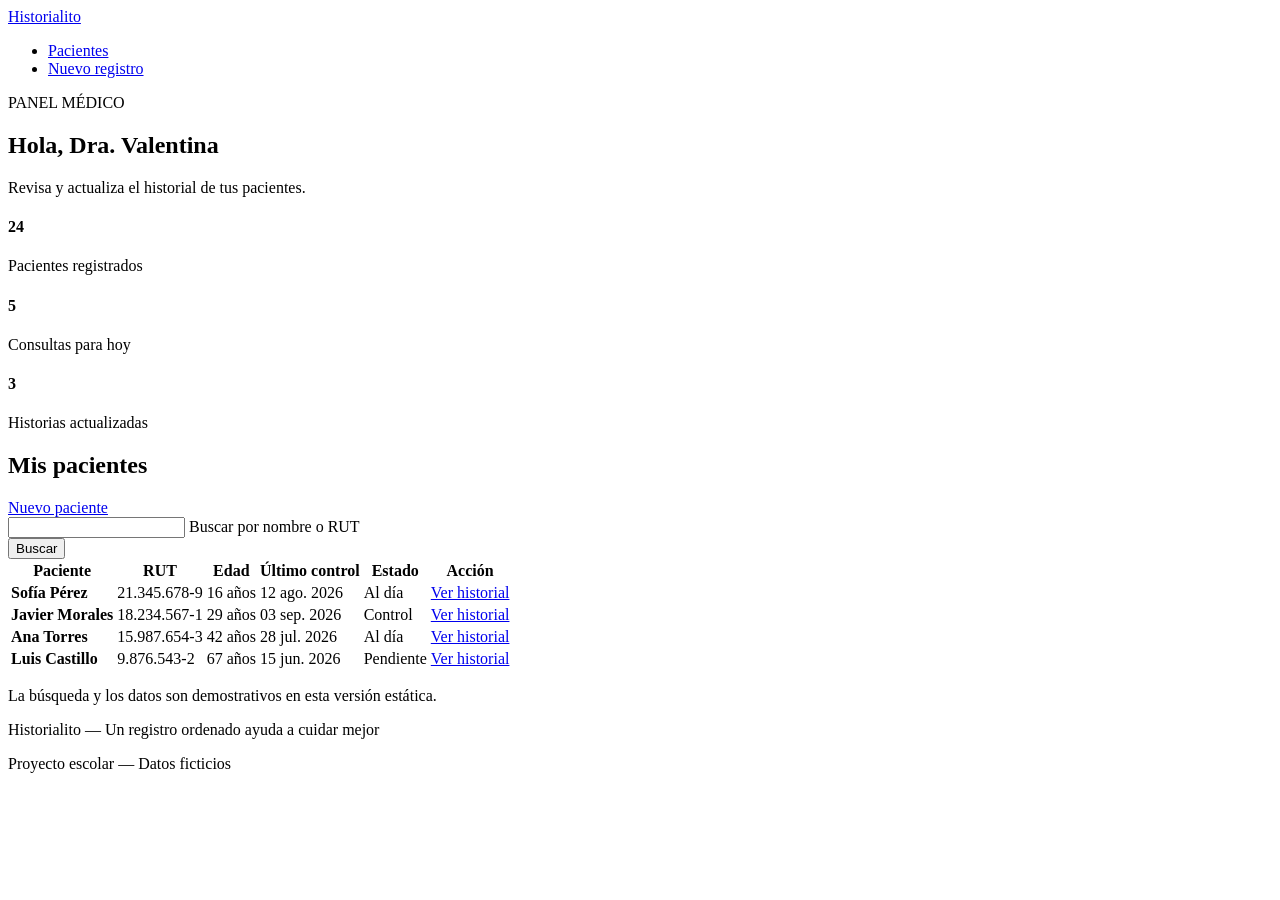
==== index.html @ 1ad8a4e9 "Primera version del historial clinico" ====
<!DOCTYPE html>
<html lang="es">
<head>
  <meta charset="UTF-8">
  <meta name="viewport" content="width=device-width, initial-scale=1.0">
  <meta name="description" content="Panel médico estático para administrar pacientes e historiales clínicos.">
  <title>Historialito | Panel médico</title>
  <link rel="stylesheet" href="css/materialize.css">
</head>
<body class="blue lighten-5">
  <header>
    <nav class="indigo darken-4" aria-label="Navegación principal">
      <div class="nav-wrapper container">
        <a href="index.html" class="brand-logo">Historialito</a>
        <ul class="right">
          <li class="active"><a href="index.html" aria-current="page">Pacientes</a></li>
          <li><a href="registro.html">Nuevo registro</a></li>
        </ul>
      </div>
    </nav>
  </header>

  <main class="container section">
    <section class="section">
      <p class="indigo-text text-darken-4">PANEL MÉDICO</p>
      <h1 class="indigo-text text-darken-4">Hola, Dra. Valentina</h1>
      <p class="flow-text black-text">Revisa y actualiza el historial de tus pacientes.</p>
    </section>

    <section class="row" aria-label="Resumen del día">
      <div class="col s12 m4">
        <article class="card-panel blue lighten-2 center-align">
          <h4 class="indigo-text text-darken-4">24</h4>
          <p>Pacientes registrados</p>
        </article>
      </div>
      <div class="col s12 m4">
        <article class="card-panel white center-align">
          <h4 class="indigo-text text-darken-4">5</h4>
          <p>Consultas para hoy</p>
        </article>
      </div>
      <div class="col s12 m4">
        <article class="card-panel blue lighten-2 center-align">
          <h4 class="indigo-text text-darken-4">3</h4>
          <p>Historias actualizadas</p>
        </article>
      </div>
    </section>

    <section class="section" aria-labelledby="pacientes-titulo">
      <div class="row valign-wrapper">
        <div class="col s7 m9">
          <h2 id="pacientes-titulo" class="indigo-text text-darken-4">Mis pacientes</h2>
        </div>
        <div class="col s5 m3 right-align">
          <a class="btn blue lighten-2 black-text" href="registro.html">Nuevo paciente</a>
        </div>
      </div>

      <form class="card-panel" action="index.html" method="get">
        <div class="row valign-wrapper">
          <div class="input-field col s8 m10">
            <input id="buscar" name="buscar" type="search">
            <label for="buscar">Buscar por nombre o RUT</label>
          </div>
          <div class="col s4 m2">
            <button class="btn indigo darken-4 white-text" type="submit">Buscar</button>
          </div>
        </div>
      </form>

      <div class="card-panel white">
        <table class="highlight responsive-table">
          <thead>
            <tr>
              <th>Paciente</th>
              <th>RUT</th>
              <th>Edad</th>
              <th>Último control</th>
              <th>Estado</th>
              <th>Acción</th>
            </tr>
          </thead>
          <tbody>
            <tr>
              <td><strong>Sofía Pérez</strong></td>
              <td>21.345.678-9</td>
              <td>16 años</td>
              <td>12 ago. 2026</td>
              <td><span class="new badge blue lighten-2 black-text" data-badge-caption="">Al día</span></td>
              <td><a class="indigo-text text-darken-4" href="historial.html">Ver historial</a></td>
            </tr>
            <tr>
              <td><strong>Javier Morales</strong></td>
              <td>18.234.567-1</td>
              <td>29 años</td>
              <td>03 sep. 2026</td>
              <td><span class="new badge indigo darken-4 white-text" data-badge-caption="">Control</span></td>
              <td><a class="indigo-text text-darken-4" href="historial.html">Ver historial</a></td>
            </tr>
            <tr>
              <td><strong>Ana Torres</strong></td>
              <td>15.987.654-3</td>
              <td>42 años</td>
              <td>28 jul. 2026</td>
              <td><span class="new badge blue lighten-2 black-text" data-badge-caption="">Al día</span></td>
              <td><a class="indigo-text text-darken-4" href="historial.html">Ver historial</a></td>
            </tr>
            <tr>
              <td><strong>Luis Castillo</strong></td>
              <td>9.876.543-2</td>
              <td>67 años</td>
              <td>15 jun. 2026</td>
              <td><span class="new badge indigo darken-4 white-text" data-badge-caption="">Pendiente</span></td>
              <td><a class="indigo-text text-darken-4" href="historial.html">Ver historial</a></td>
            </tr>
          </tbody>
        </table>
      </div>
      <p class="black-text">La búsqueda y los datos son demostrativos en esta versión estática.</p>
    </section>
  </main>

  <footer class="page-footer indigo darken-4 white-text">
    <div class="container"><p>Historialito — Un registro ordenado ayuda a cuidar mejor</p></div>
    <div class="footer-copyright"><div class="container">Proyecto escolar — Datos ficticios</div></div>
  </footer>
</body>
</html>
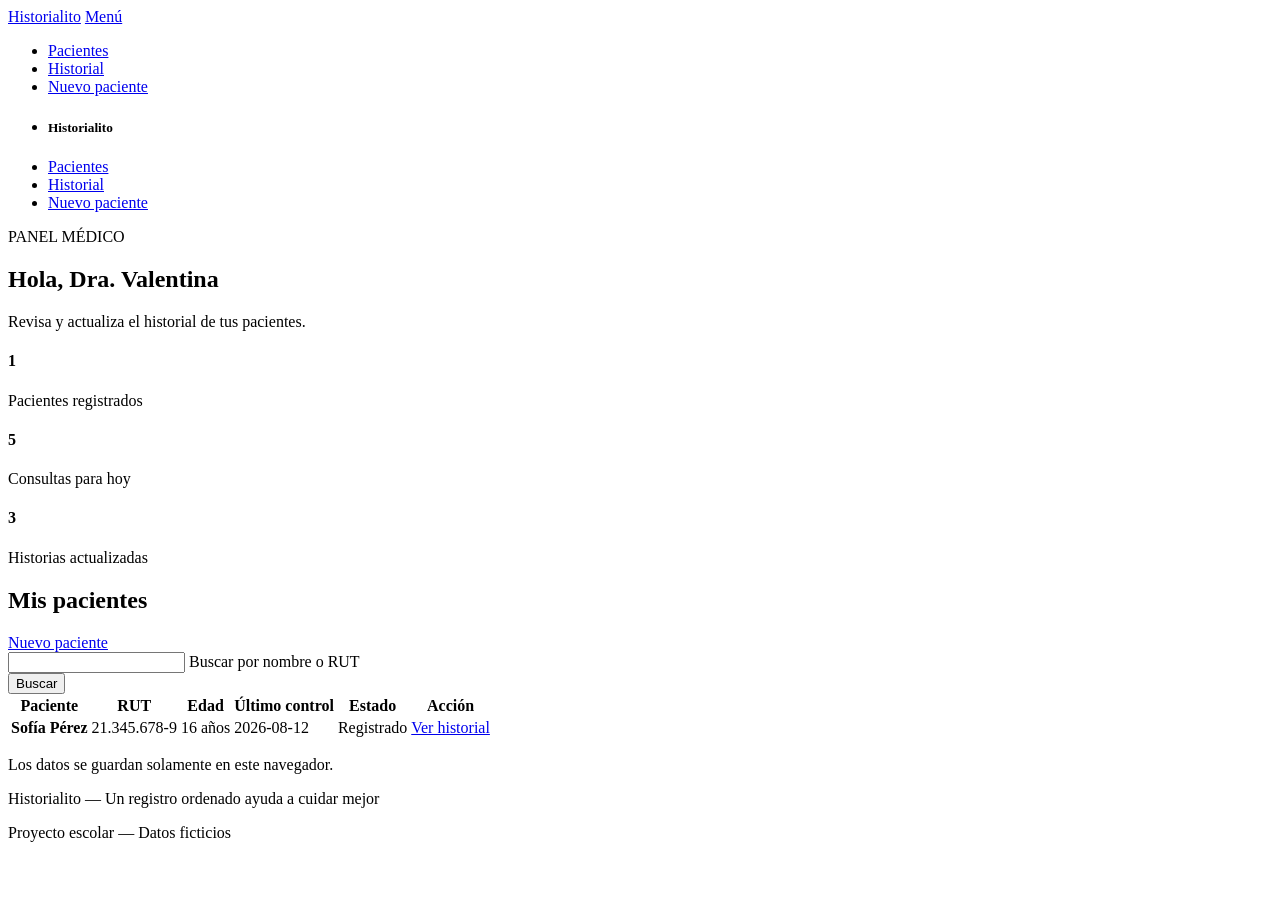
==== commit 78af8f04: "de estatica a dinamica" ====
--- a/index.html
+++ b/index.html
@@ -12,12 +12,20 @@
     <nav class="indigo darken-4" aria-label="Navegación principal">
       <div class="nav-wrapper container">
         <a href="index.html" class="brand-logo">Historialito</a>
-        <ul class="right">
+        <a href="#" data-target="menu-movil" class="sidenav-trigger white-text">Menú</a>
+        <ul class="right hide-on-med-and-down">
           <li class="active"><a href="index.html" aria-current="page">Pacientes</a></li>
-          <li><a href="registro.html">Nuevo registro</a></li>
+          <li><a href="historial.html">Historial</a></li>
+          <li><a href="registro.html">Nuevo paciente</a></li>
         </ul>
       </div>
     </nav>
+    <ul class="sidenav white" id="menu-movil">
+      <li class="blue lighten-2 center-align"><h5 class="indigo-text text-darken-4">Historialito</h5></li>
+      <li class="active"><a class="indigo-text text-darken-4" href="index.html">Pacientes</a></li>
+      <li><a class="indigo-text text-darken-4" href="historial.html">Historial</a></li>
+      <li><a class="indigo-text text-darken-4" href="registro.html">Nuevo paciente</a></li>
+    </ul>
   </header>
 
   <main class="container section">
@@ -30,7 +38,7 @@
     <section class="row" aria-label="Resumen del día">
       <div class="col s12 m4">
         <article class="card-panel blue lighten-2 center-align">
-          <h4 class="indigo-text text-darken-4">24</h4>
+          <h4 id="total-pacientes" class="indigo-text text-darken-4">0</h4>
           <p>Pacientes registrados</p>
         </article>
       </div>
@@ -58,7 +66,7 @@
         </div>
       </div>
 
-      <form class="card-panel" action="index.html" method="get">
+      <form id="form-buscar" class="card-panel" action="index.html" method="get">
         <div class="row valign-wrapper">
           <div class="input-field col s8 m10">
             <input id="buscar" name="buscar" type="search">
@@ -82,7 +90,7 @@
               <th>Acción</th>
             </tr>
           </thead>
-          <tbody>
+          <tbody id="lista-pacientes">
             <tr>
               <td><strong>Sofía Pérez</strong></td>
               <td>21.345.678-9</td>
@@ -118,7 +126,7 @@
           </tbody>
         </table>
       </div>
-      <p class="black-text">La búsqueda y los datos son demostrativos en esta versión estática.</p>
+      <p class="black-text">Los datos se guardan solamente en este navegador.</p>
     </section>
   </main>
 
@@ -126,5 +134,7 @@
     <div class="container"><p>Historialito — Un registro ordenado ayuda a cuidar mejor</p></div>
     <div class="footer-copyright"><div class="container">Proyecto escolar — Datos ficticios</div></div>
   </footer>
+  <script src="https://cdnjs.cloudflare.com/ajax/libs/materialize/1.0.0/js/materialize.min.js"></script>
+  <script src="js/app.js"></script>
 </body>
 </html>
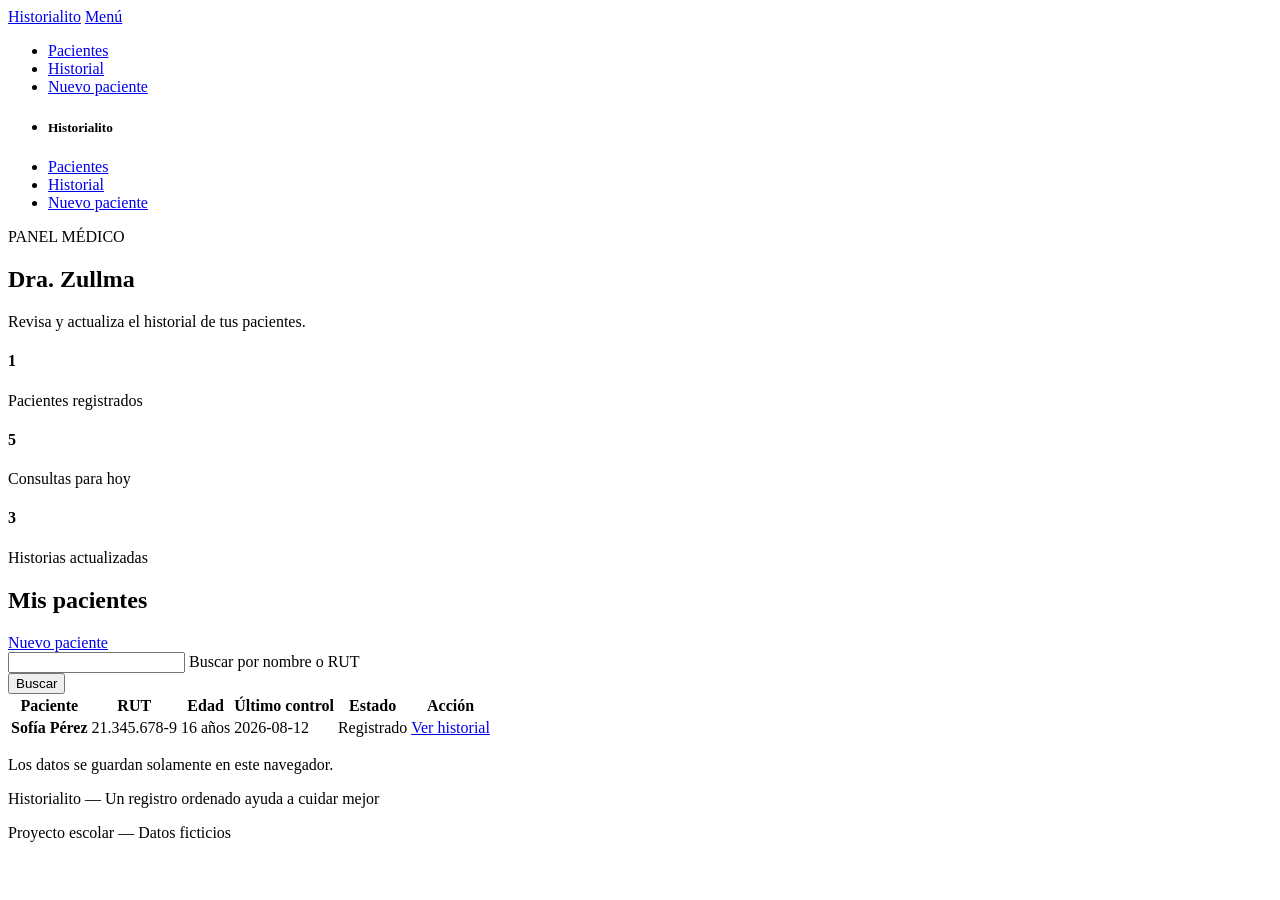
==== commit 56855fb8: "https://github.com/monserrat27f2009-cloud/historialito.git" ====
--- a/index.html
+++ b/index.html
@@ -1,140 +1,149 @@
 <!DOCTYPE html>
 <html lang="es">
+
 <head>
-  <meta charset="UTF-8">
-  <meta name="viewport" content="width=device-width, initial-scale=1.0">
-  <meta name="description" content="Panel médico estático para administrar pacientes e historiales clínicos.">
-  <title>Historialito | Panel médico</title>
-  <link rel="stylesheet" href="css/materialize.css">
+    <meta charset="UTF-8">
+    <meta name="viewport" content="width=device-width, initial-scale=1.0">
+    <meta name="description" content="Panel médico estático para administrar pacientes e historiales clínicos.">
+    <title>Historialito | Panel médico</title>
+    <link rel="stylesheet" href="css/materialize.css">
 </head>
+
 <body class="blue lighten-5">
-  <header>
-    <nav class="indigo darken-4" aria-label="Navegación principal">
-      <div class="nav-wrapper container">
-        <a href="index.html" class="brand-logo">Historialito</a>
-        <a href="#" data-target="menu-movil" class="sidenav-trigger white-text">Menú</a>
-        <ul class="right hide-on-med-and-down">
-          <li class="active"><a href="index.html" aria-current="page">Pacientes</a></li>
-          <li><a href="historial.html">Historial</a></li>
-          <li><a href="registro.html">Nuevo paciente</a></li>
+    <header>
+        <nav class="indigo darken-4" aria-label="Navegación principal">
+            <div class="nav-wrapper container">
+                <a href="index.html" class="brand-logo">Historialito</a>
+                <a href="#" data-target="menu-movil" class="sidenav-trigger white-text">Menú</a>
+                <ul class="right hide-on-med-and-down">
+                    <li class="active"><a href="index.html" aria-current="page">Pacientes</a></li>
+                    <li><a href="historial.html">Historial</a></li>
+                    <li><a href="registro.html">Nuevo paciente</a></li>
+                </ul>
+            </div>
+        </nav>
+        <ul class="sidenav white" id="menu-movil">
+            <li class="blue lighten-2 center-align">
+                <h5 class="indigo-text text-darken-4">Historialito</h5>
+            </li>
+            <li class="active"><a class="indigo-text text-darken-4" href="index.html">Pacientes</a></li>
+            <li><a class="indigo-text text-darken-4" href="historial.html">Historial</a></li>
+            <li><a class="indigo-text text-darken-4" href="registro.html">Nuevo paciente</a></li>
         </ul>
-      </div>
-    </nav>
-    <ul class="sidenav white" id="menu-movil">
-      <li class="blue lighten-2 center-align"><h5 class="indigo-text text-darken-4">Historialito</h5></li>
-      <li class="active"><a class="indigo-text text-darken-4" href="index.html">Pacientes</a></li>
-      <li><a class="indigo-text text-darken-4" href="historial.html">Historial</a></li>
-      <li><a class="indigo-text text-darken-4" href="registro.html">Nuevo paciente</a></li>
-    </ul>
-  </header>
+    </header>
 
-  <main class="container section">
-    <section class="section">
-      <p class="indigo-text text-darken-4">PANEL MÉDICO</p>
-      <h1 class="indigo-text text-darken-4">Hola, Dra. Valentina</h1>
-      <p class="flow-text black-text">Revisa y actualiza el historial de tus pacientes.</p>
-    </section>
+    <main class="container section">
+        <section class="section">
+            <p class="indigo-text text-darken-4">PANEL MÉDICO</p>
+            <h1 class="red-text text-darken-4">Dra. Zullma</h1>
+            <p class="flow-text black-text">Revisa y actualiza el historial de tus pacientes.</p>
+        </section>
 
-    <section class="row" aria-label="Resumen del día">
-      <div class="col s12 m4">
-        <article class="card-panel blue lighten-2 center-align">
-          <h4 id="total-pacientes" class="indigo-text text-darken-4">0</h4>
-          <p>Pacientes registrados</p>
-        </article>
-      </div>
-      <div class="col s12 m4">
-        <article class="card-panel white center-align">
-          <h4 class="indigo-text text-darken-4">5</h4>
-          <p>Consultas para hoy</p>
-        </article>
-      </div>
-      <div class="col s12 m4">
-        <article class="card-panel blue lighten-2 center-align">
-          <h4 class="indigo-text text-darken-4">3</h4>
-          <p>Historias actualizadas</p>
-        </article>
-      </div>
-    </section>
+        <section class="row" aria-label="Resumen del día">
+            <div class="col s12 m4">
+                <article class="card-panel blue lighten-2 center-align">
+                    <h4 id="total-pacientes" class="indigo-text text-darken-4">0</h4>
+                    <p>Pacientes registrados</p>
+                </article>
+            </div>
+            <div class="col s12 m4">
+                <article class="card-panel white center-align">
+                    <h4 class="indigo-text text-darken-4">5</h4>
+                    <p>Consultas para hoy</p>
+                </article>
+            </div>
+            <div class="col s12 m4">
+                <article class="card-panel blue lighten-2 center-align">
+                    <h4 class="indigo-text text-darken-4">3</h4>
+                    <p>Historias actualizadas</p>
+                </article>
+            </div>
+        </section>
 
-    <section class="section" aria-labelledby="pacientes-titulo">
-      <div class="row valign-wrapper">
-        <div class="col s7 m9">
-          <h2 id="pacientes-titulo" class="indigo-text text-darken-4">Mis pacientes</h2>
+        <section class="section" aria-labelledby="pacientes-titulo">
+            <div class="row valign-wrapper">
+                <div class="col s7 m9">
+                    <h2 id="pacientes-titulo" class="indigo-text text-darken-4">Mis pacientes</h2>
+                </div>
+                <div class="col s5 m3 right-align">
+                    <a class="btn blue lighten-2 black-text" href="registro.html">Nuevo paciente</a>
+                </div>
+            </div>
+
+            <form id="form-buscar" class="card-panel" action="index.html" method="get">
+                <div class="row valign-wrapper">
+                    <div class="input-field col s8 m10">
+                        <input id="buscar" name="buscar" type="search">
+                        <label for="buscar">Buscar por nombre o RUT</label>
+                    </div>
+                    <div class="col s4 m2">
+                        <button class="btn indigo darken-4 white-text" type="submit">Buscar</button>
+                    </div>
+                </div>
+            </form>
+
+            <div class="card-panel white">
+                <table class="highlight responsive-table">
+                    <thead>
+                        <tr>
+                            <th>Paciente</th>
+                            <th>RUT</th>
+                            <th>Edad</th>
+                            <th>Último control</th>
+                            <th>Estado</th>
+                            <th>Acción</th>
+                        </tr>
+                    </thead>
+                    <tbody id="lista-pacientes">
+                        <tr>
+                            <td><strong>Sofía Pérez</strong></td>
+                            <td>21.345.678-9</td>
+                            <td>16 años</td>
+                            <td>12 ago. 2026</td>
+                            <td><span class="new badge blue lighten-2 black-text" data-badge-caption="">Al día</span></td>
+                            <td><a class="indigo-text text-darken-4" href="historial.html">Ver historial</a></td>
+                        </tr>
+                        <tr>
+                            <td><strong>Javier Morales</strong></td>
+                            <td>18.234.567-1</td>
+                            <td>29 años</td>
+                            <td>03 sep. 2026</td>
+                            <td><span class="new badge indigo darken-4 white-text" data-badge-caption="">Control</span></td>
+                            <td><a class="indigo-text text-darken-4" href="historial.html">Ver historial</a></td>
+                        </tr>
+                        <tr>
+                            <td><strong>Ana Torres</strong></td>
+                            <td>15.987.654-3</td>
+                            <td>42 años</td>
+                            <td>28 jul. 2026</td>
+                            <td><span class="new badge blue lighten-2 black-text" data-badge-caption="">Al día</span></td>
+                            <td><a class="indigo-text text-darken-4" href="historial.html">Ver historial</a></td>
+                        </tr>
+                        <tr>
+                            <td><strong>Luis Castillo</strong></td>
+                            <td>9.876.543-2</td>
+                            <td>67 años</td>
+                            <td>15 jun. 2026</td>
+                            <td><span class="new badge indigo darken-4 white-text" data-badge-caption="">Pendiente</span></td>
+                            <td><a class="indigo-text text-darken-4" href="historial.html">Ver historial</a></td>
+                        </tr>
+                    </tbody>
+                </table>
+            </div>
+            <p class="black-text">Los datos se guardan solamente en este navegador.</p>
+        </section>
+    </main>
+
+    <footer class="page-footer pink white-text">
+        <div class="container">
+            <p>Historialito — Un registro ordenado ayuda a cuidar mejor</p>
         </div>
-        <div class="col s5 m3 right-align">
-          <a class="btn blue lighten-2 black-text" href="registro.html">Nuevo paciente</a>
+        <div class="footer-copyright">
+            <div class="container">Proyecto escolar — Datos ficticios</div>
         </div>
-      </div>
+    </footer>
+    <script src="https://cdnjs.cloudflare.com/ajax/libs/materialize/1.0.0/js/materialize.min.js"></script>
+    <script src="js/app.js"></script>
+</body>
 
-      <form id="form-buscar" class="card-panel" action="index.html" method="get">
-        <div class="row valign-wrapper">
-          <div class="input-field col s8 m10">
-            <input id="buscar" name="buscar" type="search">
-            <label for="buscar">Buscar por nombre o RUT</label>
-          </div>
-          <div class="col s4 m2">
-            <button class="btn indigo darken-4 white-text" type="submit">Buscar</button>
-          </div>
-        </div>
-      </form>
-
-      <div class="card-panel white">
-        <table class="highlight responsive-table">
-          <thead>
-            <tr>
-              <th>Paciente</th>
-              <th>RUT</th>
-              <th>Edad</th>
-              <th>Último control</th>
-              <th>Estado</th>
-              <th>Acción</th>
-            </tr>
-          </thead>
-          <tbody id="lista-pacientes">
-            <tr>
-              <td><strong>Sofía Pérez</strong></td>
-              <td>21.345.678-9</td>
-              <td>16 años</td>
-              <td>12 ago. 2026</td>
-              <td><span class="new badge blue lighten-2 black-text" data-badge-caption="">Al día</span></td>
-              <td><a class="indigo-text text-darken-4" href="historial.html">Ver historial</a></td>
-            </tr>
-            <tr>
-              <td><strong>Javier Morales</strong></td>
-              <td>18.234.567-1</td>
-              <td>29 años</td>
-              <td>03 sep. 2026</td>
-              <td><span class="new badge indigo darken-4 white-text" data-badge-caption="">Control</span></td>
-              <td><a class="indigo-text text-darken-4" href="historial.html">Ver historial</a></td>
-            </tr>
-            <tr>
-              <td><strong>Ana Torres</strong></td>
-              <td>15.987.654-3</td>
-              <td>42 años</td>
-              <td>28 jul. 2026</td>
-              <td><span class="new badge blue lighten-2 black-text" data-badge-caption="">Al día</span></td>
-              <td><a class="indigo-text text-darken-4" href="historial.html">Ver historial</a></td>
-            </tr>
-            <tr>
-              <td><strong>Luis Castillo</strong></td>
-              <td>9.876.543-2</td>
-              <td>67 años</td>
-              <td>15 jun. 2026</td>
-              <td><span class="new badge indigo darken-4 white-text" data-badge-caption="">Pendiente</span></td>
-              <td><a class="indigo-text text-darken-4" href="historial.html">Ver historial</a></td>
-            </tr>
-          </tbody>
-        </table>
-      </div>
-      <p class="black-text">Los datos se guardan solamente en este navegador.</p>
-    </section>
-  </main>
-
-  <footer class="page-footer indigo darken-4 white-text">
-    <div class="container"><p>Historialito — Un registro ordenado ayuda a cuidar mejor</p></div>
-    <div class="footer-copyright"><div class="container">Proyecto escolar — Datos ficticios</div></div>
-  </footer>
-  <script src="https://cdnjs.cloudflare.com/ajax/libs/materialize/1.0.0/js/materialize.min.js"></script>
-  <script src="js/app.js"></script>
-</body>
-</html>
+</html>
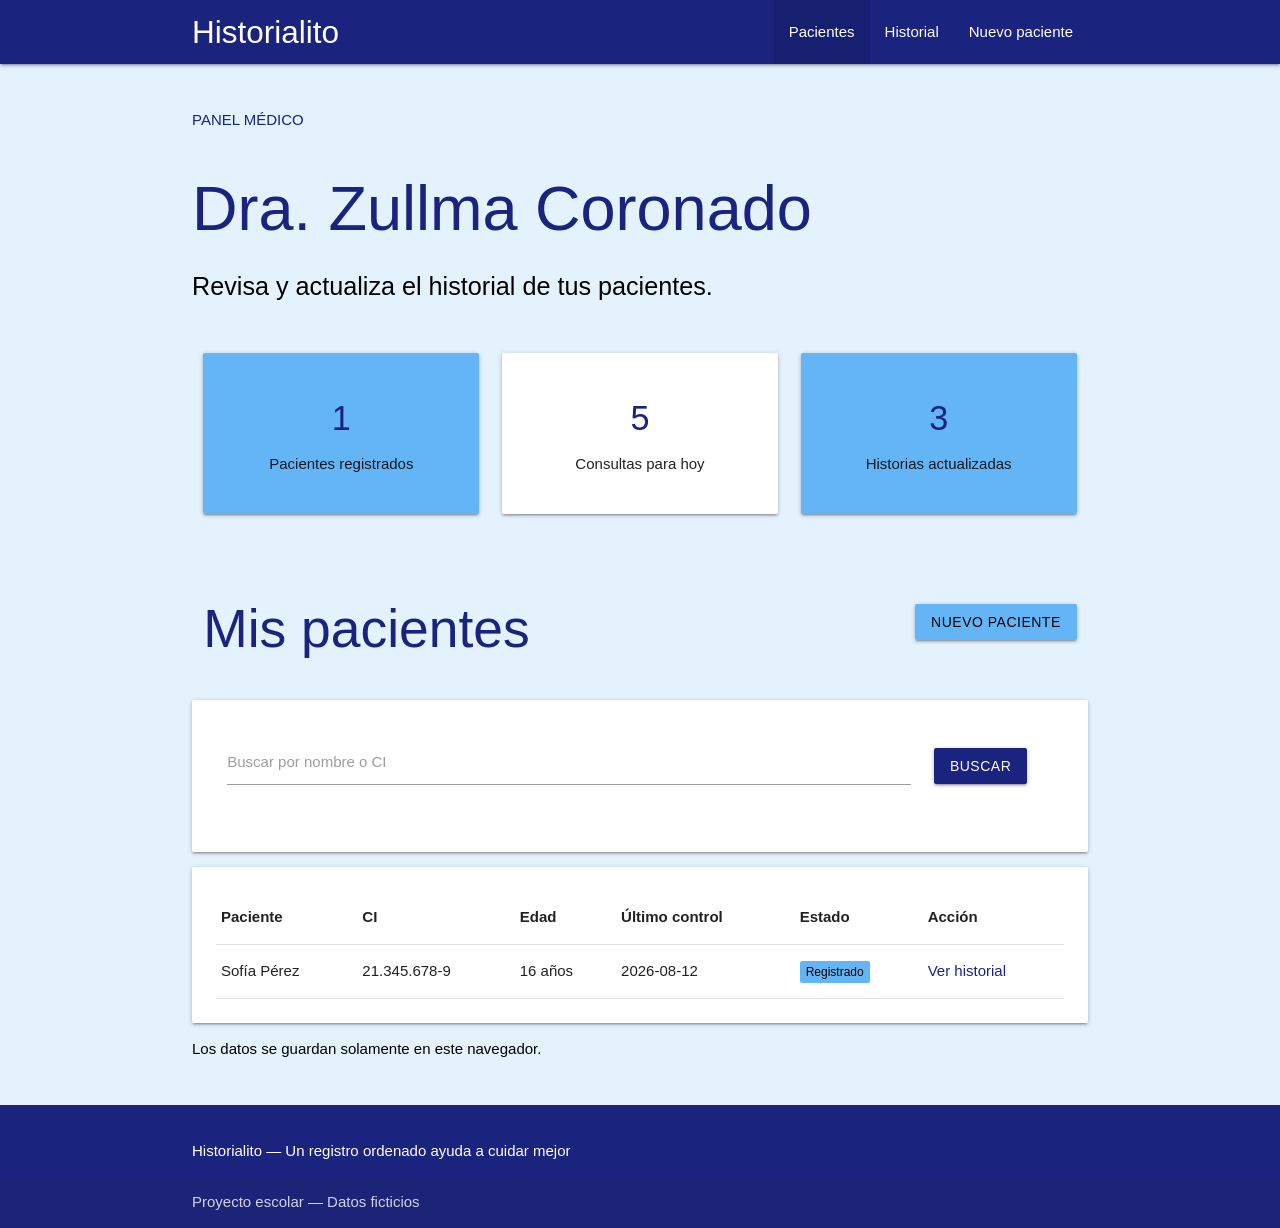
==== commit 64829f6f: "cambios" ====
--- a/index.html
+++ b/index.html
@@ -35,7 +35,7 @@
     <main class="container section">
         <section class="section">
             <p class="indigo-text text-darken-4">PANEL MÉDICO</p>
-            <h1 class="red-text text-darken-4">Dra. Zullma</h1>
+            <h1 class="indigo-text text-darken-4">Dra. Zullma Coronado</h1>
             <p class="flow-text black-text">Revisa y actualiza el historial de tus pacientes.</p>
         </section>
 
@@ -74,7 +74,7 @@
                 <div class="row valign-wrapper">
                     <div class="input-field col s8 m10">
                         <input id="buscar" name="buscar" type="search">
-                        <label for="buscar">Buscar por nombre o RUT</label>
+                        <label for="buscar">Buscar por nombre o CI</label>
                     </div>
                     <div class="col s4 m2">
                         <button class="btn indigo darken-4 white-text" type="submit">Buscar</button>
@@ -87,7 +87,7 @@
                     <thead>
                         <tr>
                             <th>Paciente</th>
-                            <th>RUT</th>
+                            <th>CI</th>
                             <th>Edad</th>
                             <th>Último control</th>
                             <th>Estado</th>
@@ -134,7 +134,7 @@
         </section>
     </main>
 
-    <footer class="page-footer pink white-text">
+    <footer class="page-footer indigo darken-4 white-text">
         <div class="container">
             <p>Historialito — Un registro ordenado ayuda a cuidar mejor</p>
         </div>
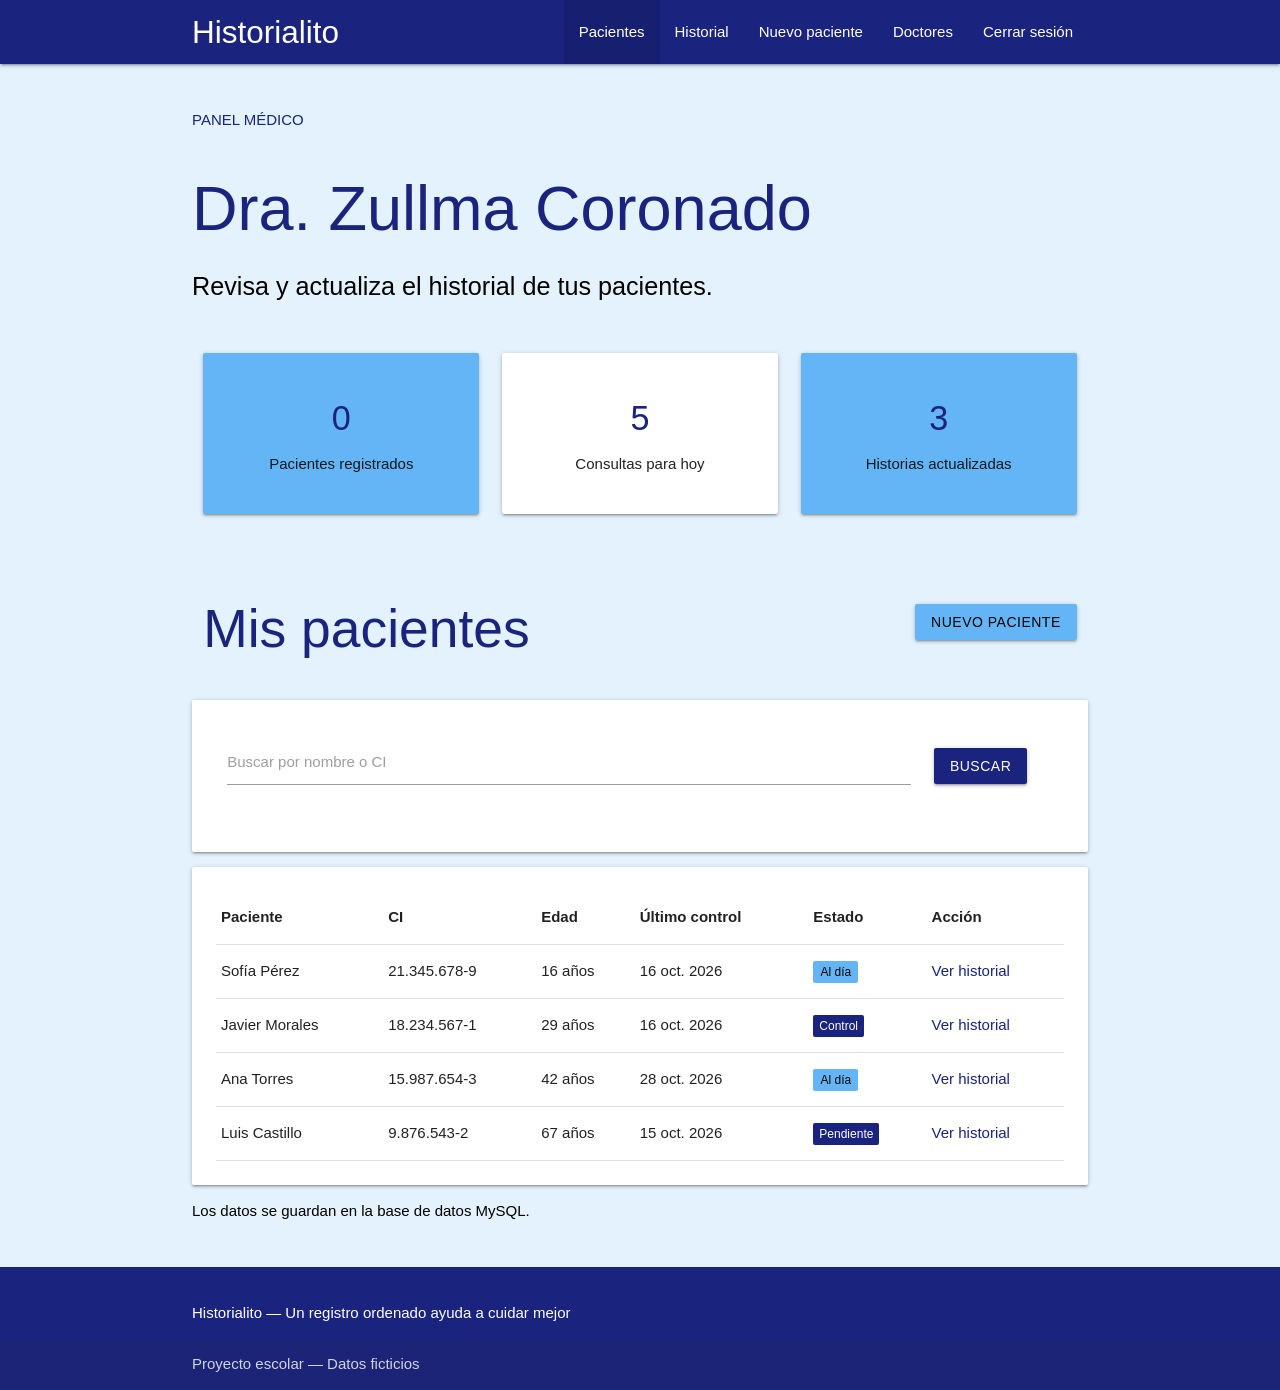
==== commit 42f6f4c2: "my sql integracion" ====
--- a/index.html
+++ b/index.html
@@ -19,6 +19,8 @@
                     <li class="active"><a href="index.html" aria-current="page">Pacientes</a></li>
                     <li><a href="historial.html">Historial</a></li>
                     <li><a href="registro.html">Nuevo paciente</a></li>
+                    <li><a href="doctores.html">Doctores</a></li>
+                    <li><a href="#" class="cerrar-sesion">Cerrar sesión</a></li>
                 </ul>
             </div>
         </nav>
@@ -29,13 +31,15 @@
             <li class="active"><a class="indigo-text text-darken-4" href="index.html">Pacientes</a></li>
             <li><a class="indigo-text text-darken-4" href="historial.html">Historial</a></li>
             <li><a class="indigo-text text-darken-4" href="registro.html">Nuevo paciente</a></li>
+            <li><a class="indigo-text text-darken-4" href="doctores.html">Doctores</a></li>
+            <li><a class="indigo-text text-darken-4 cerrar-sesion" href="#">Cerrar sesión</a></li>
         </ul>
     </header>
 
     <main class="container section">
         <section class="section">
             <p class="indigo-text text-darken-4">PANEL MÉDICO</p>
-            <h1 class="indigo-text text-darken-4">Dra. Zullma Coronado</h1>
+            <h1 class="indigo-text text-darken-4 nombre-doctor">Dra. Zullma Coronado</h1>
             <p class="flow-text black-text">Revisa y actualiza el historial de tus pacientes.</p>
         </section>
 
@@ -99,7 +103,7 @@
                             <td><strong>Sofía Pérez</strong></td>
                             <td>21.345.678-9</td>
                             <td>16 años</td>
-                            <td>12 ago. 2026</td>
+                            <td>16 oct. 2026</td>
                             <td><span class="new badge blue lighten-2 black-text" data-badge-caption="">Al día</span></td>
                             <td><a class="indigo-text text-darken-4" href="historial.html">Ver historial</a></td>
                         </tr>
@@ -107,7 +111,7 @@
                             <td><strong>Javier Morales</strong></td>
                             <td>18.234.567-1</td>
                             <td>29 años</td>
-                            <td>03 sep. 2026</td>
+                            <td>16 oct. 2026</td>
                             <td><span class="new badge indigo darken-4 white-text" data-badge-caption="">Control</span></td>
                             <td><a class="indigo-text text-darken-4" href="historial.html">Ver historial</a></td>
                         </tr>
@@ -115,7 +119,7 @@
                             <td><strong>Ana Torres</strong></td>
                             <td>15.987.654-3</td>
                             <td>42 años</td>
-                            <td>28 jul. 2026</td>
+                            <td>28 oct. 2026</td>
                             <td><span class="new badge blue lighten-2 black-text" data-badge-caption="">Al día</span></td>
                             <td><a class="indigo-text text-darken-4" href="historial.html">Ver historial</a></td>
                         </tr>
@@ -123,14 +127,14 @@
                             <td><strong>Luis Castillo</strong></td>
                             <td>9.876.543-2</td>
                             <td>67 años</td>
-                            <td>15 jun. 2026</td>
+                            <td>15 oct. 2026</td>
                             <td><span class="new badge indigo darken-4 white-text" data-badge-caption="">Pendiente</span></td>
                             <td><a class="indigo-text text-darken-4" href="historial.html">Ver historial</a></td>
                         </tr>
                     </tbody>
                 </table>
             </div>
-            <p class="black-text">Los datos se guardan solamente en este navegador.</p>
+            <p class="black-text">Los datos se guardan en la base de datos MySQL.</p>
         </section>
     </main>
 
